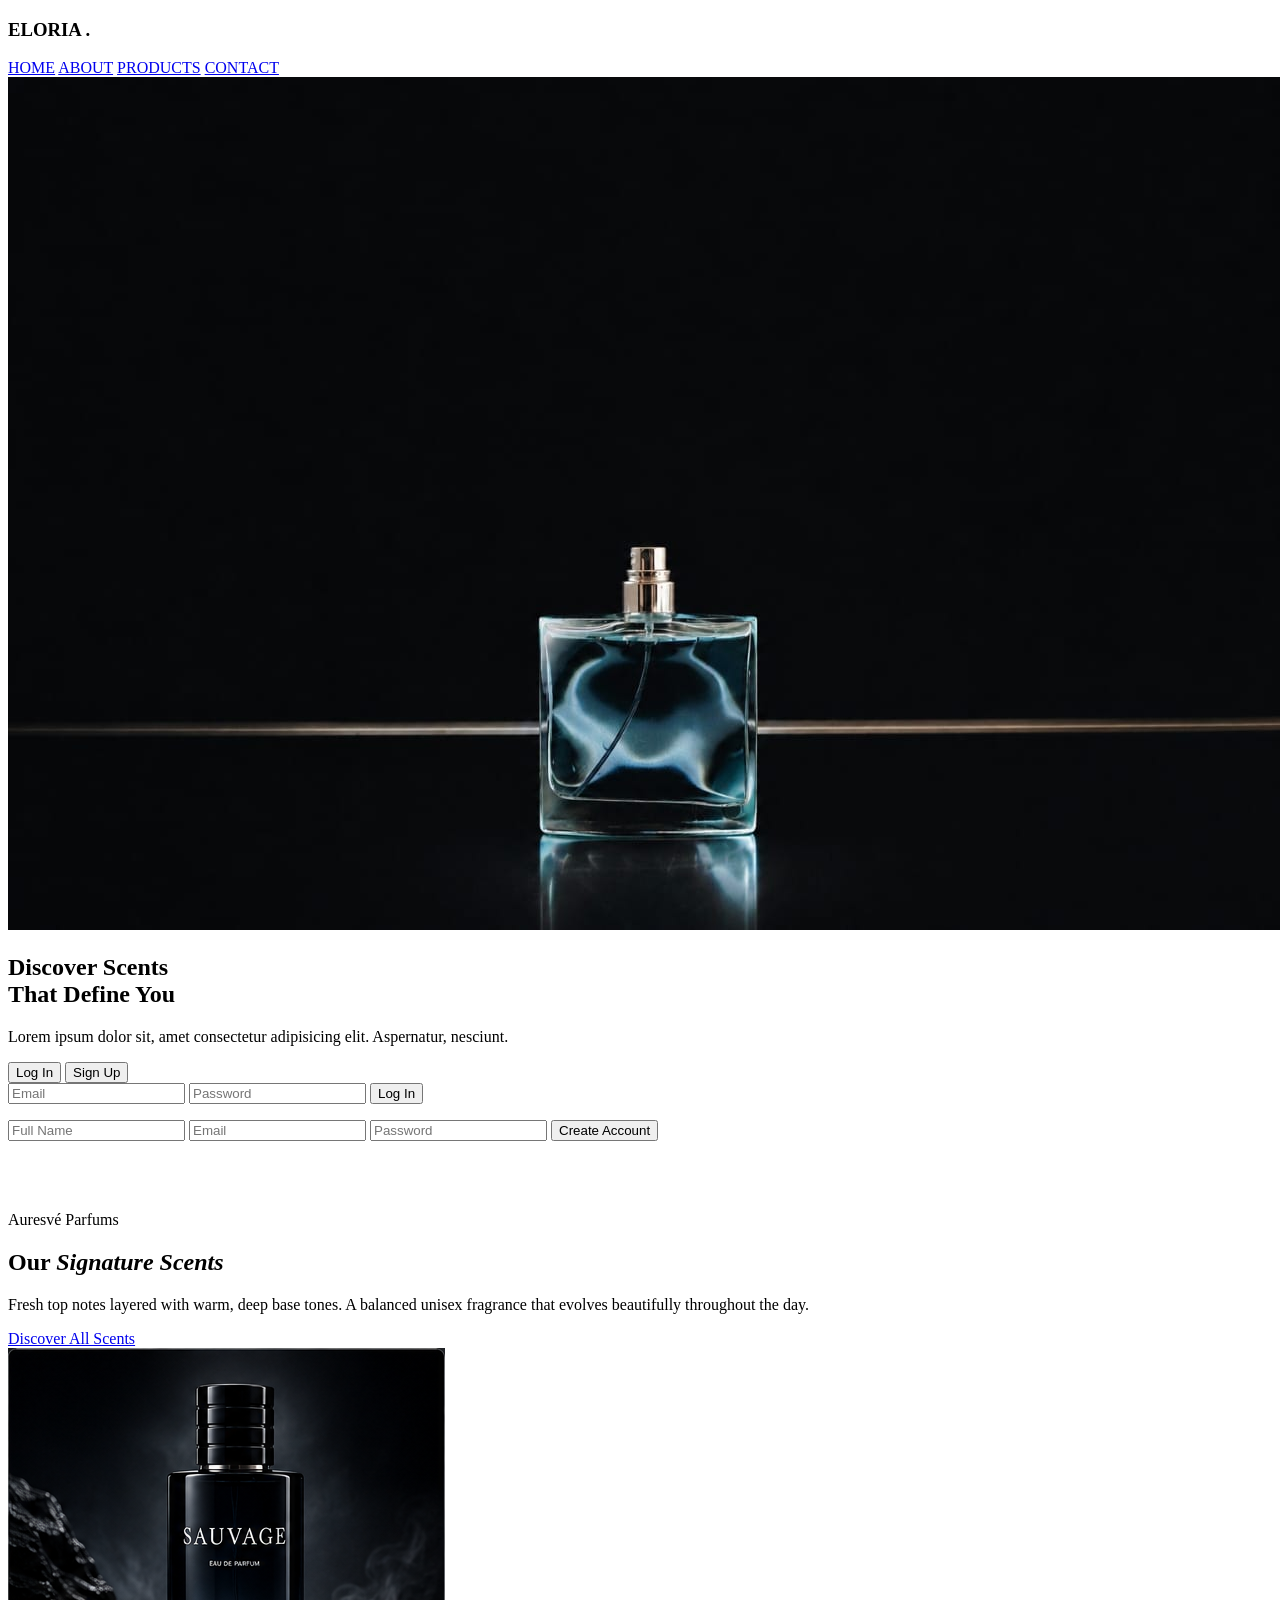
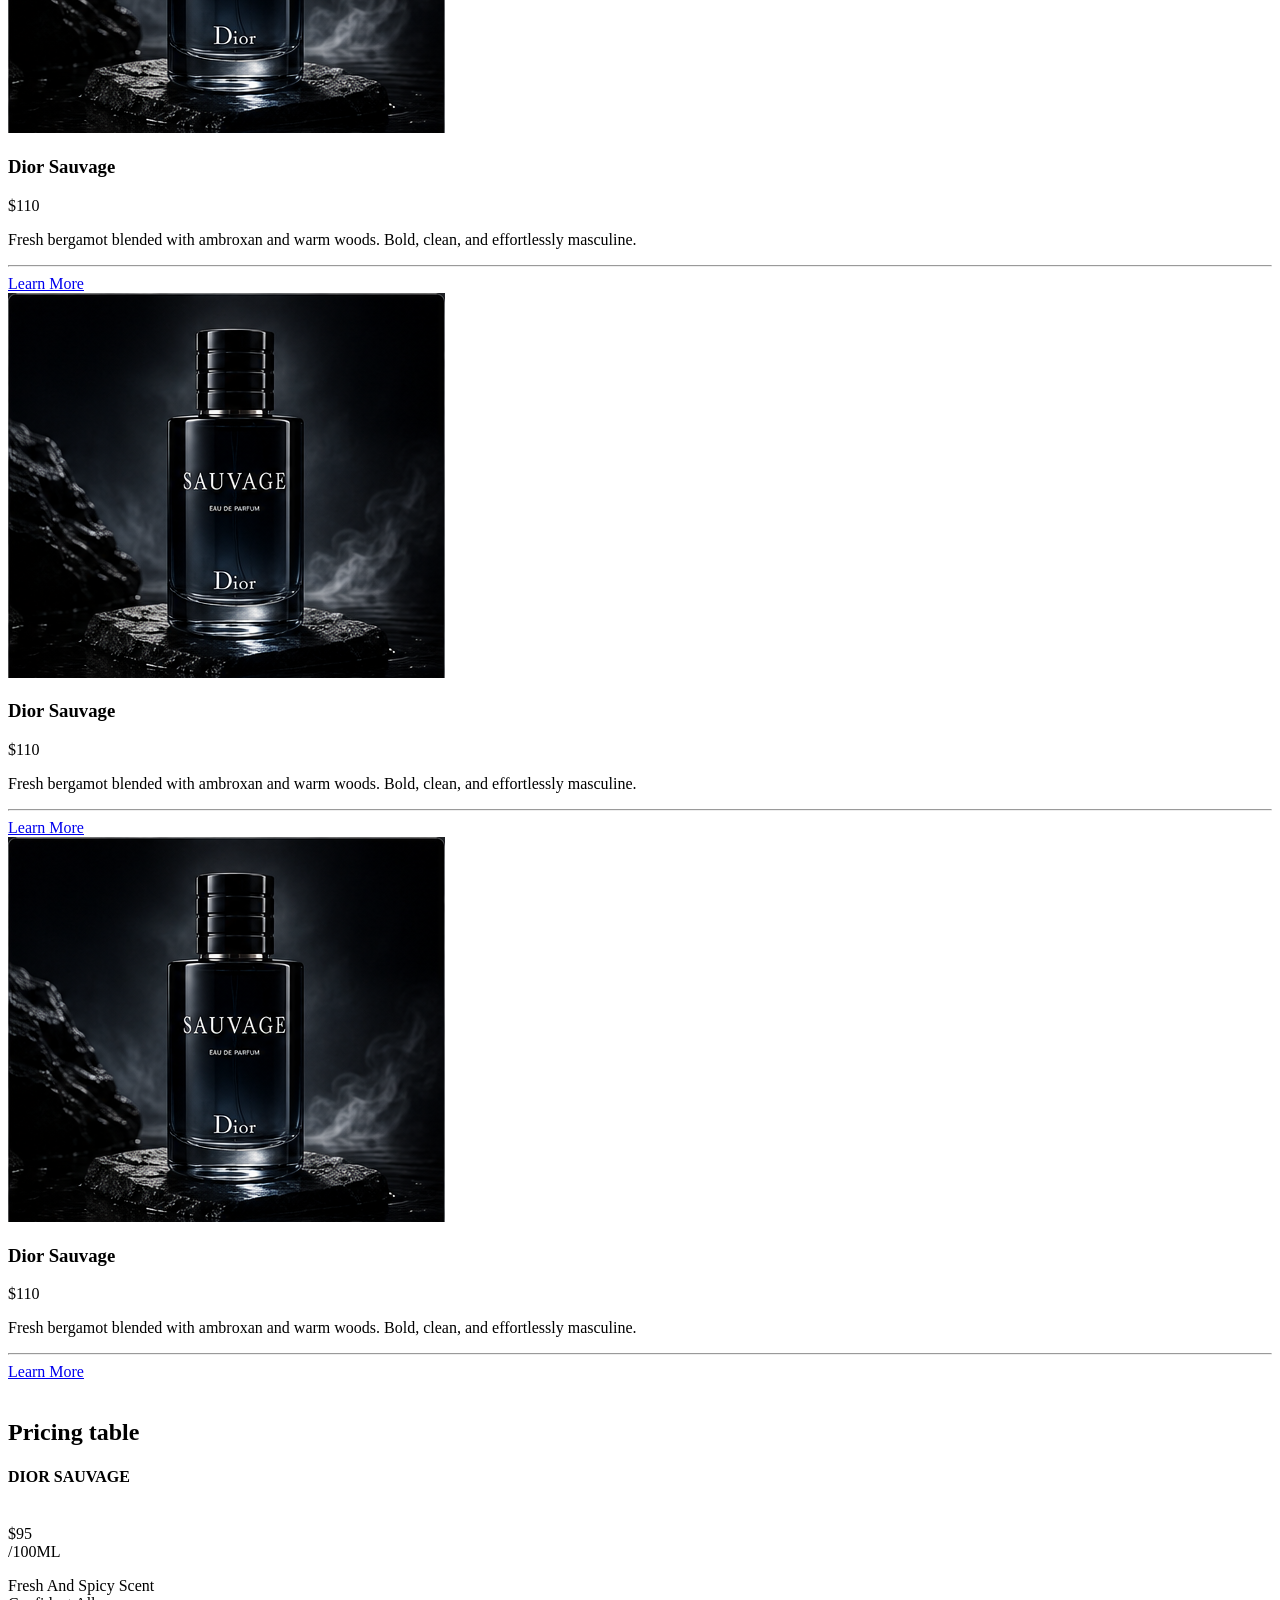
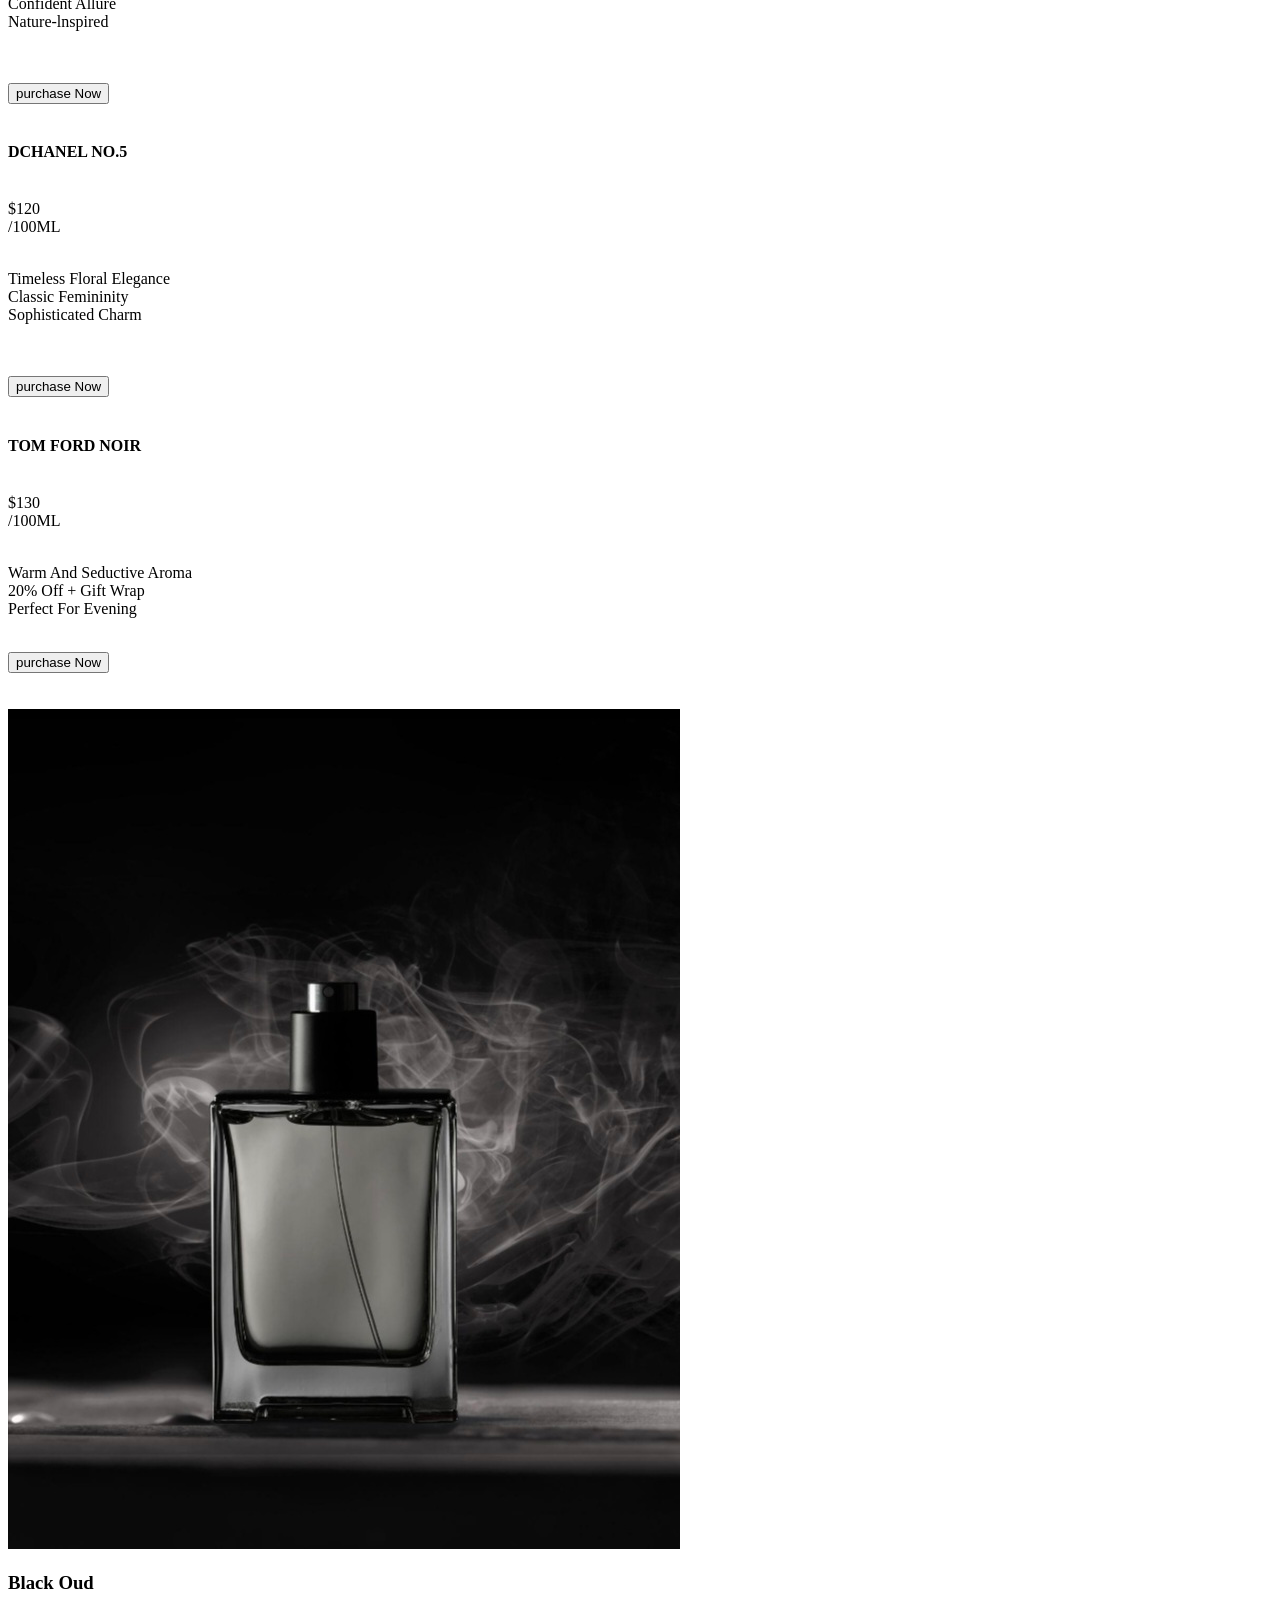
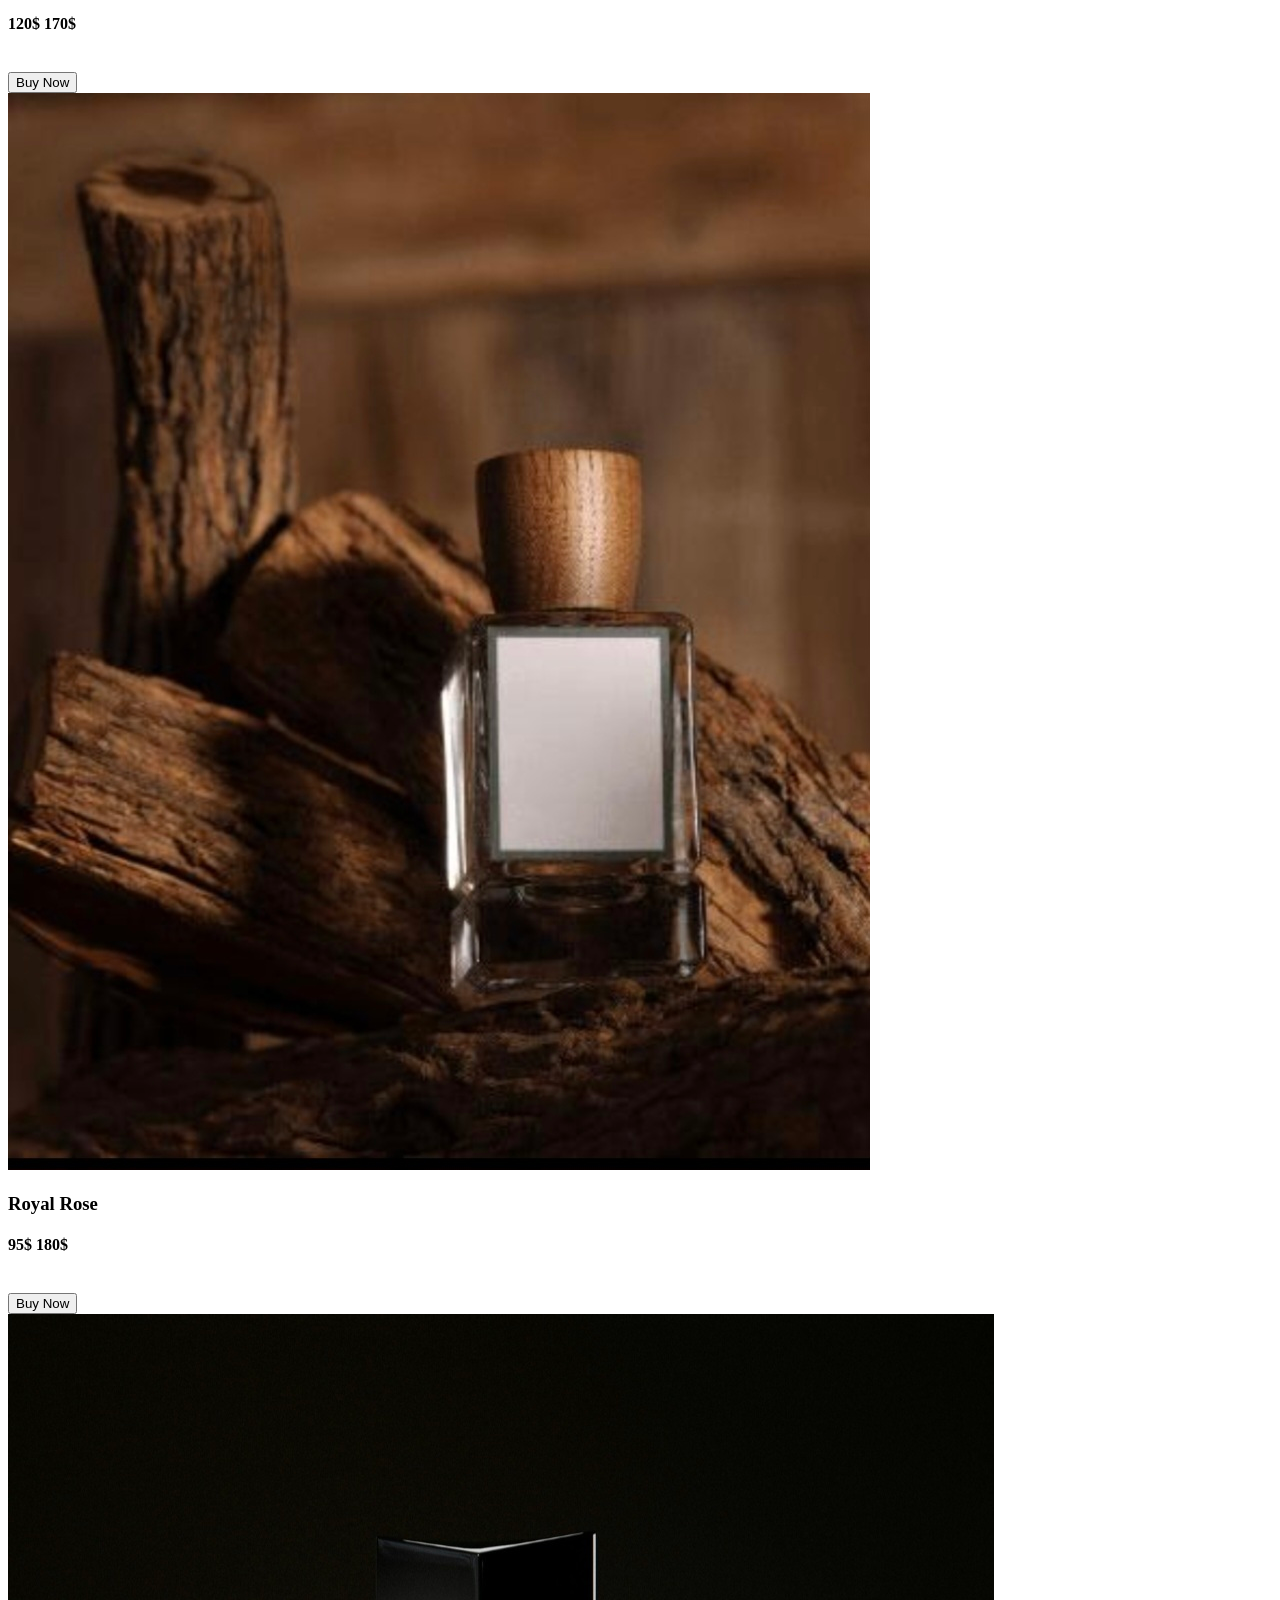
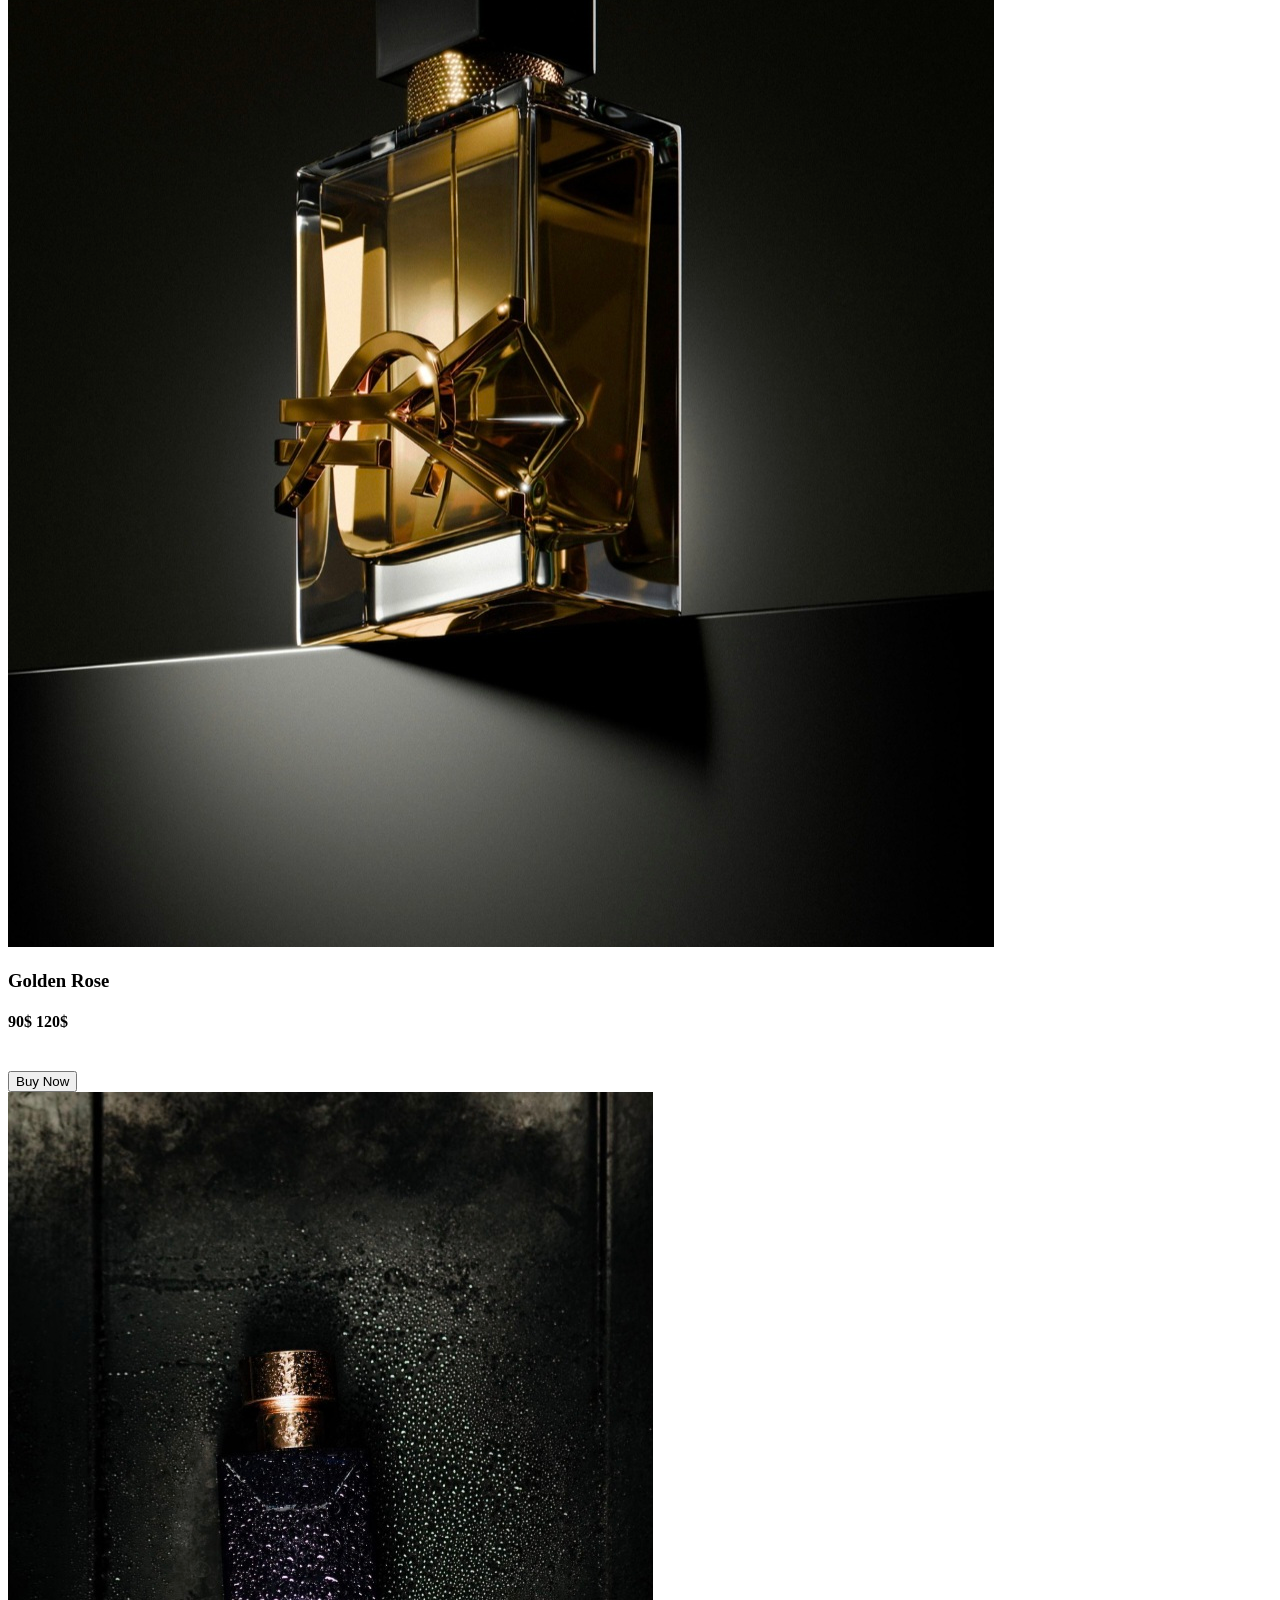
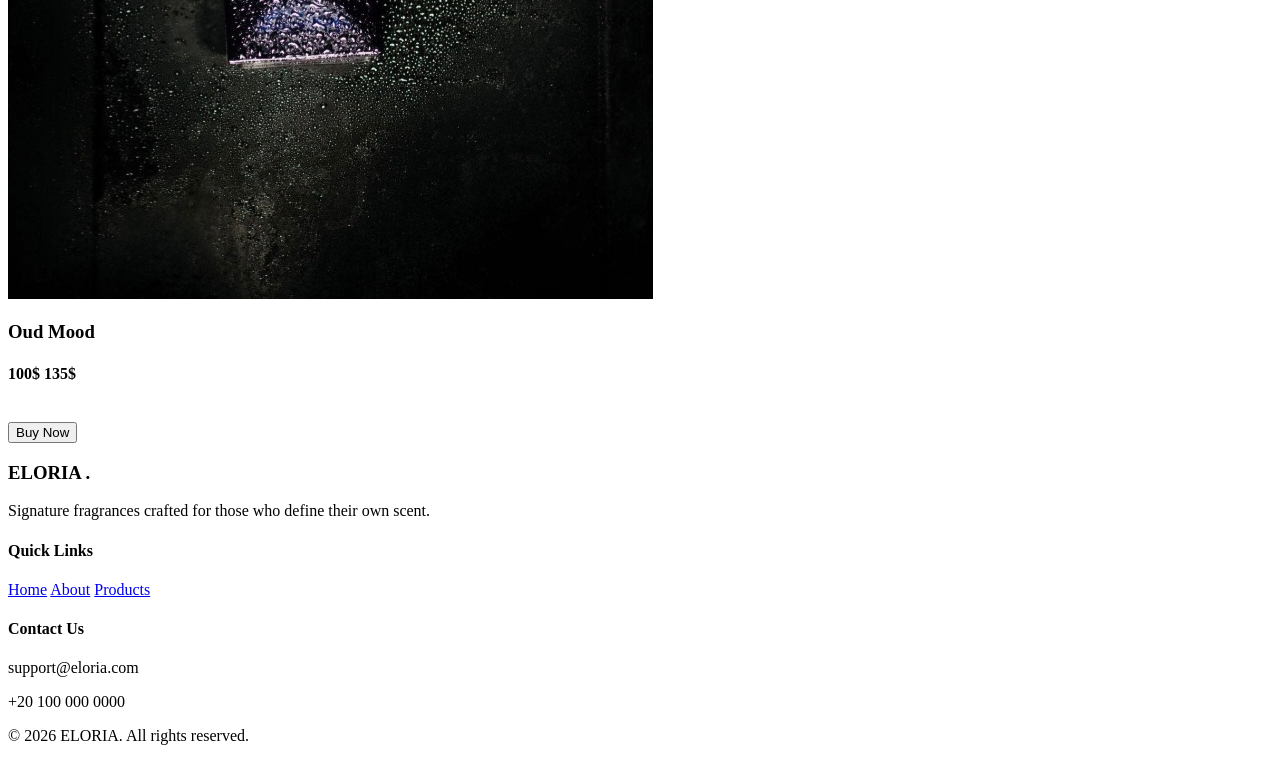
==== index.html @ 6378c7c5 "Add files via upload" ====
<!DOCTYPE html>
<html lang="en">
<head>
    <meta charset="UTF-8">
    <meta name="viewport" content="width=device-width, initial-scale=1.0">
    <title>ELORIA</title>
    <link rel="stylesheet" href="css/all.min.css">
    <link rel="stylesheet" href="css/bootstrap.min.css">
    <link rel="stylesheet" href="css/style.css">
</head>
<!-- ========================navbar============================================ -->

<body>
    <div class="navbar">
        <h3>ELORIA <span><b> . </b></span></h3>
        <div class="links">
            <a href="#">HOME</a>
            <a href="#about">ABOUT</a>
            <a href="#products">PRODUCTS</a>
            <a href="#footer">CONTACT</a>
        </div>
        <div class="icons">
            <i class="fa-solid fa-heart"></i>
            <i class="fa-solid fa-user"></i>
            <i class="fa-solid fa-cart-shopping"></i>
        </div>
    </div>


    <!-- =========================about======================================= -->
    <main>
        <section class="hero" id="about">
            <img src="images/image_background_about_.jpg.jpeg" alt=" perfume bottle" class="hero__bg">
            <div class="hero__grid">

                <!------- left------>
                <div class="copy">
                    <h1>Discover Scents<br><span>That Define You</span></h1>
                    <p>Lorem ipsum dolor sit, amet consectetur adipisicing elit. Aspernatur, nesciunt.</p>
                </div>

                <!------ right ------->
                <div class="auth">

                    <div class="tabs">
                        <button class="tab active" id="loginTab">Log In</button>
                        <button class="tab" id="signupTab">Sign Up</button>
                    </div>

                    <form id="loginForm" class="form active">
                        <input type="email" placeholder="Email" required>
                        <input type="password" placeholder="Password" required>
                        <button type="submit" class="btn-gold">Log In</button>
                        <p id="loginMsg"></p>
                    </form>

                    <form id="signupForm" class="form">
                        <input type="text" placeholder="Full Name" required>
                        <input type="email" placeholder="Email" required>
                        <input type="password" placeholder="Password" required>
                        <button type="submit" class="btn-gold">Create Account</button>
                        <p id="signupMsg"></p>
                    </form>
                </div>
            </div>
        </section>


        <br>
        <br>
        <br>

        <!-- =============================products=================================================================== -->
        <main>
            <section class="page" id="products">
                <div class="parent">
                    <div class="page_header">
                        <span>Auresvé Parfums</span>
                        <h2>Our <em>Signature Scents</em></h2>
                        <p>
                            Fresh top notes layered with warm, deep base tones. A balanced
                            unisex fragrance that evolves beautifully throughout the day.
                        </p>
                        <a class="btn" href="#">
                            Discover All Scents
                        </a>
                    </div>

                    <div class="cards">

                        <div class="card">
                            <div class="image">

                                <img src="images/dior_sauvage.png" alt="Dior Sauvage bottle">
                            </div>
                            <div class="card_info">
                                <div class="card_top">
                                    <h3>Dior Sauvage</h3>
                                    <span class="price">$110</span>
                                </div>
                                <p>Fresh bergamot blended with ambroxan and warm woods. Bold, clean, and effortlessly
                                    masculine.</p>
                                <hr>
                                <a href="#" class="btn-line">Learn More</a>
                            </div>
                        </div>
                        <div class="card">
                            <div class="image">

                                <img src="images/dior_sauvage.png" alt="Dior Sauvage bottle">
                            </div>
                            <div class="card_info">
                                <div class="card_top">
                                    <h3>Dior Sauvage</h3>
                                    <span class="price">$110</span>
                                </div>
                                <p>Fresh bergamot blended with ambroxan and warm woods. Bold, clean, and effortlessly
                                    masculine.</p>
                                <hr>
                                <a href="#" class="btn-line">Learn More</a>
                            </div>
                        </div>
                        <div class="card">
                            <div class="image">

                                <img src="images/dior_sauvage.png" alt="Dior Sauvage bottle">
                            </div>
                            <div class="card_info">
                                <div class="card_top">
                                    <h3>Dior Sauvage</h3>
                                    <span class="price">$110</span>
                                </div>
                                <p>Fresh bergamot blended with ambroxan and warm woods. Bold, clean, and effortlessly
                                    masculine.</p>
                                <hr>
                                <a href="#" class="btn-line">Learn More</a>
                            </div>
                        </div>
                    </div>
                </div>
            </section>
        </main>

        <!-- =======================================products2======================================== -->



        <section>
            <br>
            <div class="product2">
                <h1>Pricing table</h1>
            </div>
            <div class="barent">
                <div class="card1">
                    <h4>DIOR SAUVAGE</h4>
                    <div class="divPrise">
                        <br>
                        <span class="prise1">$95</span>
                        <br>
                        <span class="prise2">/100ML</span>
                    </div>
                    <p class="active"> Fresh And Spicy Scent <br> Confident Allure <br> Nature-lnspired </p>
                    <br>
                    <br>
                    <button class="but1">purchase Now </button>
                </div>

                <br>
                <div class="card2">
                    <h4>DCHANEL NO.5</h4>
                    <div class="divPrise">
                        <br>
                        <span class="prise1">$120</span>
                        <br>
                        <span class="prise2">/100ML</span>
                    </div>
                    <br>
                    <p> Timeless Floral Elegance <br> Classic Femininity <br> Sophisticated Charm</p>
                    <br>
                    <br>
                    <button class="but1">purchase Now</button>
                </div>
                <br>

                <div class="card3">
                    <h4>TOM FORD NOIR</h4>
                    <div class="divPrise">
                        <br>
                        <span class="prise1">$130</span>
                        <br>
                        <span class="prise2">/100ML</span>
                    </div>
                    <br>
                    <p> Warm And Seductive Aroma <br> 20% Off + Gift Wrap <br> Perfect For Evening </p>

                    <br>
                    <button class="but1">purchase Now</button>
                </div>
                <br>
            </div>
        </section>


        <section>
            <br>
            <div>
            </div>
            <div class="barent2">
                <div class="prod-card">
                    <img src="imgs/image_product_3_.jpg" class="imgcard" alt="...">
                    <div class="card-body">
                        <h3>Black Oud</h3>
                        <h4 class="hprise">120$ <span class="span1">170$</span></h4>
                        <div class="icons">
                            <i class="fa-regular fa-heart heart"></i>
                            <i class="fa-solid fa-cart-shopping cart"></i>
                        </div>
                        <br>
                        <button class="but2">Buy Now</button>
                    </div>
                </div>


                <div class="prod-card">
                    <img src="imgs/image_product_8_.jpg" class="imgcard" alt="...">
                    <div class="card-body">
                        <h3>Royal Rose</h>
                            <h4 class="hprise">95$ <span class="span1">180$</span></h4>
                            <div class="icons">
                                <i class="fa-regular fa-heart heart"></i>
                                <i class="fa-solid fa-cart-shopping cart"></i>
                            </div>
                            <br>
                            <button class="but2">Buy Now</button>
                    </div>
                </div>

                <div class="prod-card">
                    <img src="imgs/image_product_5_.jpg" class="imgcard" alt="...">
                    <div class="card-body">
                        <h3>Golden Rose</h3>
                        <h4 class="hprise">90$ <span class="span1">120$</span></h4>
                        <div class="icons">
                            <i class="fa-regular fa-heart heart"></i>
                            <i class="fa-solid fa-cart-shopping cart"></i>
                        </div>
                        <br>
                        <button class="but2">Buy Now</button>
                    </div>
                </div>

                <div class="prod-card">
                    <img src="imgs/image_product_6_.jpg" class="imgcard" alt="...">
                    <div class="card-body">
                        <h3>Oud Mood</h3>
                        <h4 class="hprise">100$ <span class="span1">135$</span></h4>
                        <div class="icons">
                            <i class="fa-regular fa-heart heart"></i>
                            <i class="fa-solid fa-cart-shopping cart"></i>
                        </div>
                        <br>
                        <button class="but2">Buy Now</button>
                    </div>
                </div>

            </div>


        </section>

        <!-- =======================================footer======================================== -->
        <footer id="footer">
            <div class="footer__grid">
                <div class="footer__brand">
                    <h3>ELORIA <span><b> . </b></span></h3>
                    <p>Signature fragrances crafted for those who define their own scent.</p>
                </div>

                <div class="footer__links">
                    <h4>Quick Links</h4>
                    <a href="#">Home</a>
                    <a href="#about">About</a>
                    <a href="#products">Products</a>
                </div>

                <div class="footer__contact">
                    <h4>Contact Us</h4>
                    <p><i class="fa-solid fa-envelope"></i> support@eloria.com</p>
                    <p><i class="fa-solid fa-phone"></i> +20 100 000 0000</p>
                    <div class="footer__social">
                        <a href="#"><i class="fa-brands fa-instagram"></i></a>
                        <a href="#"><i class="fa-brands fa-facebook"></i></a>
                        <a href="#"><i class="fa-brands fa-tiktok"></i></a>
                    </div>
                </div>
            </div>

            <p class="footer__copy">&copy; 2026 ELORIA. All rights reserved.</p>
        </footer>





        <script src="js/bootstrap.bundle.min.js"></script>
        <script src="js/js.js"></script>
</body>

</html>
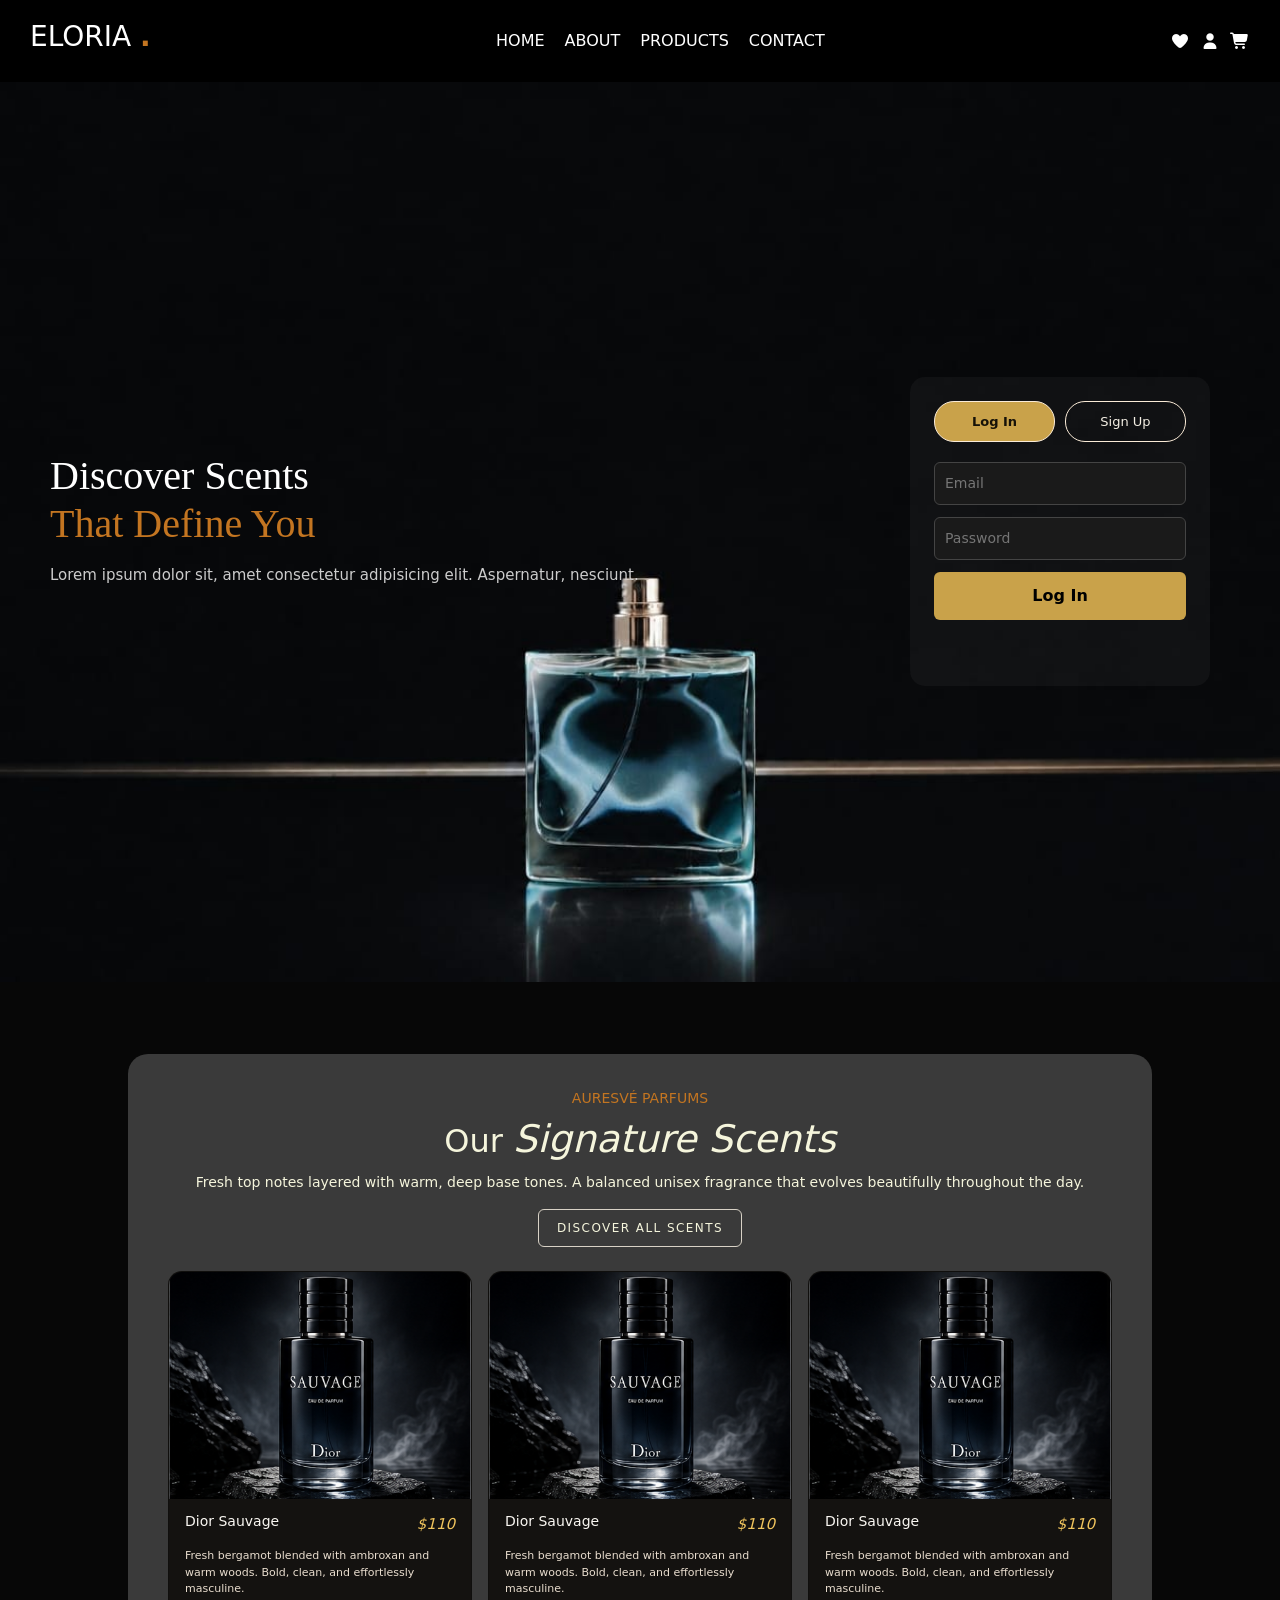
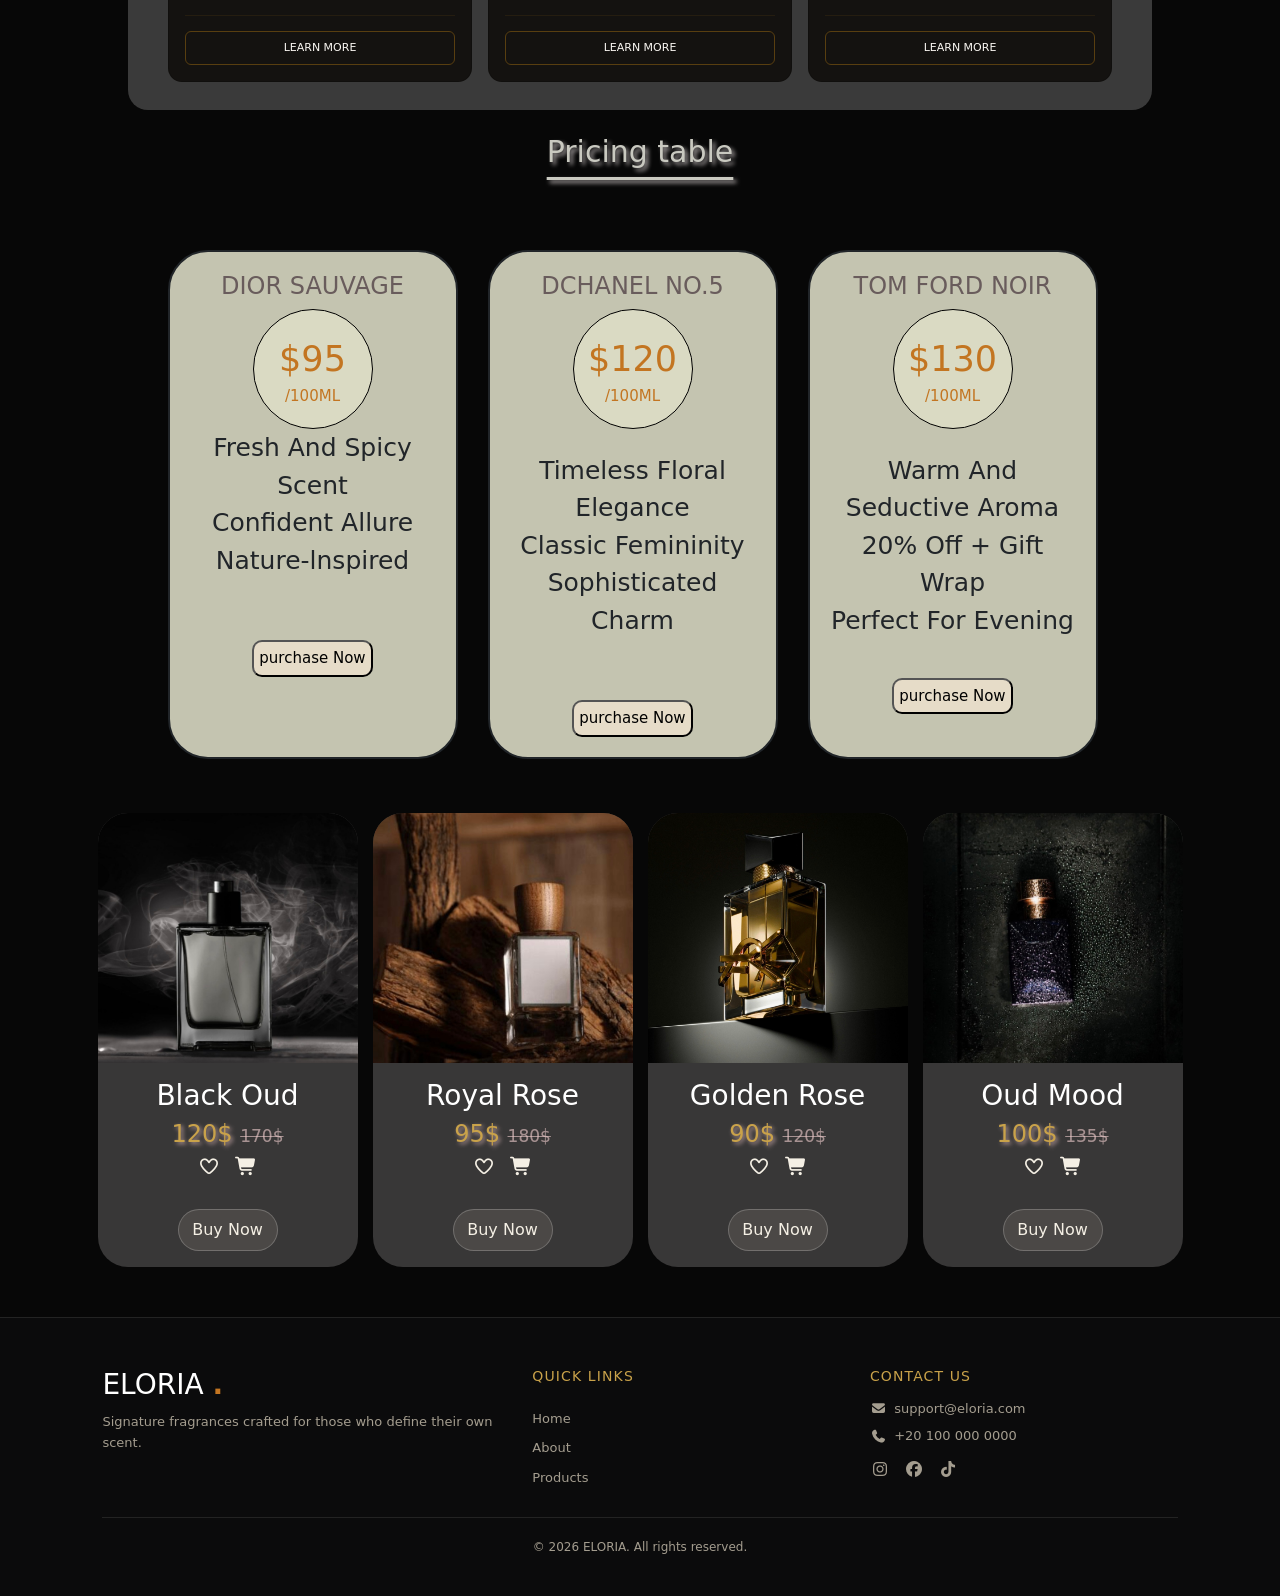
==== commit 3c70251e: "Add files via upload" ====
--- a/index.html
+++ b/index.html
@@ -6,7 +6,7 @@
     <title>ELORIA</title>
     <link rel="stylesheet" href="css/all.min.css">
     <link rel="stylesheet" href="css/bootstrap.min.css">
-    <link rel="stylesheet" href="css/style.css">
+    <link rel="stylesheet" href="style.css">
 </head>
 <!-- ========================navbar============================================ -->
 
@@ -303,7 +303,7 @@
 
 
         <script src="js/bootstrap.bundle.min.js"></script>
-        <script src="js/js.js"></script>
+        <script src="js.js"></script>
 </body>
 
 </html>
--- a/style.css
+++ b/style.css
@@ -0,0 +1,682 @@
+* {
+  margin: 0;
+  padding: 0;
+  box-sizing: border-box;
+  transition: all 0.5s linear;
+}
+html{
+  scroll-behavior: smooth;
+}
+.navbar {
+  background-color: black;
+  padding: 20px 30px;
+  display: flex;
+  position: sticky;
+  top: 0;
+  z-index: 1000;
+  flex-flow: row wrap;
+  justify-content: space-between;
+  align-items: center;
+}
+.links {
+  display: flex;
+  gap: 20px;
+}
+.links a,
+h3 {
+  text-decoration: none;
+  color: white;
+}
+.links a:hover,
+.icons i:hover,
+span {
+  color: rgb(195, 117, 33);
+}
+.icons {
+  display: flex;
+  gap: 10px;
+  color: white;
+}
+
+@media (max-width: 700px) {
+  .navbar {
+    flex-direction: column;
+    gap: 14px;
+    text-align: center;
+  }
+  .links {
+    flex-wrap: wrap;
+    justify-content: center;
+  }
+}/* ===============================About================================ */
+
+
+* {
+  box-sizing: border-box;
+}
+
+.hero {
+  position: relative;
+  min-height: 100vh;
+  background-color: #08080a;
+  overflow: hidden;
+  padding: 50px;
+  display: flex;
+  align-items: center;
+}
+
+.hero__bg {
+  position: absolute;
+  inset: 0;
+  width: 100%;
+  height: 100%;
+  object-fit: cover;
+  object-position: center;
+  z-index: 0;
+}
+
+.hero__grid {
+  position: relative;
+  z-index: 2;
+  width: 100%;
+  max-width: 1400px;
+  margin: 0 auto;
+  display: grid;
+  grid-template-columns: minmax(0, 1fr)  320px;
+  align-items: center;
+  gap: 40px;
+}
+
+.copy h1 {
+  font-family: "Playfair Display", serif;
+  font-size: 40px;
+  color: #fff;
+  margin-bottom: 16px;
+}
+
+.copy p {
+  font-size: 15px;
+  color: #ccc;
+  margin-bottom: 24px;
+}
+
+/* ---------------- Auth panel ---------------- */
+
+.auth {
+  background-color: #ffffff09;
+  border-radius: 15px;
+  padding: 24px;
+  width: 300px;
+}
+
+.tabs {
+  display: flex;
+  gap: 10px;
+  margin-bottom: 20px;
+  align-items: flex-start;
+}
+
+.tab {
+  flex: 1;
+  background: none;
+  border: 1px antiquewhite solid;
+  color: #f4efe4;
+  font-size: 13px;
+  padding: 10px;
+  border-radius: 20px;
+  cursor: pointer;
+}
+.tab:hover{
+  background-color:#1f1f1f ;
+  padding: 10px;
+  border-radius: 20px;
+}
+
+.tab.active {
+  background: #c9a24a;
+  color: #161208;
+  font-weight: bold;
+}
+
+.form {
+  display: none;
+  flex-direction: column;
+  gap: 12px;
+}
+
+.form.active {
+  display: flex;
+}
+
+.form input {
+  padding: 10px;
+  border: 1px solid #444;
+  border-radius: 6px;
+  background-color: #1a1a1a;
+  color: #fff;
+  font-size: 14px;
+}
+
+.btn-gold {
+  background: #c9a24a;
+  border: none;
+  padding: 12px;
+  border-radius: 6px;
+  color: #000;
+  font-weight: bold;
+  cursor: pointer;
+}
+
+.btn-gold:hover {
+  background: #8f7234;
+}
+
+.form p {
+  font-size: 12px;
+  color: #c9a24a;
+  min-height: 14px;
+}
+
+
+
+/*================Products=====================================*/
+
+* {
+  box-sizing: border-box;
+  margin: 0;
+  padding: 0;
+}
+
+body {
+  background-color: #050505;
+  overflow-x: hidden;
+}
+
+.parent {
+  width: 80%;
+  margin: 0 auto;
+  background: #3a3a3a;
+  border-radius: 20px;
+  padding: 32px 40px 28px;
+}
+
+.page_header {
+  color: beige;
+  text-align: center;
+  margin: 0 auto 24px;
+}
+
+.page_header span {
+  display: inline-block;
+  font-size: 14px;
+  text-transform: uppercase;
+  margin-bottom: 8px;
+}
+
+.page_header h2 {
+  font-size: 32px;
+  margin-bottom: 10px;
+}
+
+.page_header em {
+  font-style: italic;
+  font-size: 38px;
+}
+
+.page_header p {
+  font-size: 14px;
+  margin-bottom: 16px;
+}
+
+.page_header .btn {
+  display: inline-flex;
+  align-items: center;
+  padding: 9px 18px;
+  border: 1px solid #d8d2c6;
+  font-size: 12px;
+  letter-spacing: 0.12em;
+  text-transform: uppercase;
+  color: beige;
+  text-decoration: none;
+  transition:
+    background 0.3s ease,
+    color 0.3s ease;
+}
+
+.page_header .btn:hover {
+  background: black;
+  color: #faf7f2;
+}
+
+.cards {
+  display: grid;
+  grid-template-columns: repeat(3,1fr);
+  gap: 16px;
+}
+
+.card {
+  background: #141210;
+  border-radius: 14px;
+  overflow: hidden;
+  flex: 1;
+  transition:
+    transform 0.35s ease,
+    box-shadow 0.35s ease;
+}
+
+.card:hover {
+  transform: translateY(-6px);
+  box-shadow: 0 24px 40px -16px rgba(198, 161, 91, 0.25);
+}
+
+.image {
+  position: relative;
+  padding-top: 75%;
+  overflow: hidden;
+}
+
+.image img {
+  position: absolute;
+  top: 0;
+  left: 0;
+  width: 100%;
+  height: 100%;
+  object-fit: cover;
+  display: block;
+  transition: transform 0.6s ease;
+}
+.card:hover .image img {
+  transform: scale(1.06);
+}
+
+.card_info {
+  padding: 14px 16px 16px;
+}
+
+.card_top {
+  display: flex;
+  justify-content: space-between;
+}
+
+.card_top h3 {
+  font-size: 14px;
+  color: #faf7f2;
+}
+
+.price {
+  font-size: 15px;
+  font-style: italic;
+  color: #f1c55d;
+}
+
+.card_info p {
+  font-size: 11px;
+  color: #e9ddce;
+  margin-bottom: 17px;
+  margin-top: 11px;
+}
+
+.card_info hr {
+  border: none;
+  border-top: 1px solid #583e10;
+  margin-bottom: 15px;
+}
+
+.btn-line {
+  display: block;
+  text-align: center;
+  padding: 8px;
+  border: 1px solid #583e10;
+  border-radius: 6px;
+  font-size: 11px;
+  text-transform: uppercase;
+  color: #faf7f2;
+  text-decoration: none;
+  transition:
+    background 0.3s ease,
+    color 0.3s ease,
+    border-color 0.3s ease;
+}
+
+.btn-line:hover {
+  background: #faf7f2;
+  border-color: #faf7f2;
+  color: #141210;
+}
+
+
+/*======================products2===========================*/
+
+body {
+  background-color: rgb(0, 0, 0, 0.973);
+  background-size: cover;
+  background-position: center;
+}
+
+.product2 h1 {
+  text-align: center;
+  font-size: 30px;
+  text-decoration: underline;
+  text-underline-offset: 15px;
+  color: rgb(201, 201, 192);
+  text-shadow: 3px 3px 4px #aaa4a4;
+}
+
+.barent {
+  display: flex;
+  flex-wrap: wrap;
+  justify-content: center;
+  gap: 15px;
+  text-align: center;
+  margin-top: 80px;
+  padding: 0 20px;
+  transition: all 2s;
+}
+.barent2 {
+  display: flex;
+  flex-wrap: wrap;
+  justify-content: center;
+  gap: 15px;
+  margin-top: 30px;
+  margin-bottom: 50px;
+  padding: 0 20px;
+}
+.card1,
+.card2,
+.card3 {
+  width: 290px;
+  max-width: 100%;
+  background-color: rgba(245, 245, 220, 0.795);
+  border: 2px solid;
+  border-radius: 40px;
+  text-align: center;
+  font-size: 15px;
+  gap: 20px;
+  padding: 20px;
+}
+
+.divPrise {
+  width: 120px;
+  height: 120px;
+  background-color: rgba(245, 245, 220, 0.442);
+  border: solid black 1px;
+  border-radius: 50%;
+  text-align: center;
+  margin: auto;
+}
+
+.divPrise:hover {
+  background-color: rgba(255, 255, 255, 0.395);
+  transition: all 1.5s;
+}
+.prise1 {
+  font-size: 35px;
+}
+.prise2 {
+  font-size: 15px;
+}
+
+.prise1:hover {
+  font-size: 40px;
+}
+h4 {
+  color: #695c5c;
+}
+
+.card1 p,.card2 p,.card3 p {
+  font-size: 25px;
+}
+
+.card1 p:hover,.card2 p:hover,.card3 p:hover {
+  font-size: 27px;
+}
+.card1.active {
+  margin-top: 30px;
+}
+.card1:hover {
+  background-image: url(../imgs/WhatsApp\ Image\ 2026-02-17\ at\ 11.44.02\ AM\ \(3\).jpeg);
+}
+
+.card1:hover,
+.card2:hover,
+.card3:hover {
+  background-size: cover;
+  background-position: center;
+  color: rgb(255, 255, 255);
+  font-size: 15px;
+  transition: all 5s;
+}
+.card2:hover {
+  background-image: url(../imgs/WhatsApp\ Image\ 2026-02-17\ at\ 11.44.02\ AM\ \(2\).jpeg);
+}
+.card3:hover {
+  background-image: url(../imgs/WhatsApp\ Image\ 2026-02-17\ at\ 11.44.02\ AM\ \(4\).jpeg);
+}
+.but1 {
+  background-color: rgba(250, 235, 215, 0.629);
+  border-radius: 10px;
+  padding: 5px;
+}
+.but1:hover {
+  width: 130px;
+  height: 50px;
+  color: #fff;
+  background-color: rgba(61, 61, 66, 0.236);
+  border-radius: 20px;
+  transition: all 3s;
+}
+
+.imgcard {
+  width: 100%;
+  height: 250px;
+  border-radius: 30px 30px 0 0;
+  object-fit: cover;
+  display: block;
+}
+.imgcard:hover {
+  transform: scale(1.05);
+  transition: trasform 0.6s ease;
+}
+
+.prod-card {
+  width: 260px;
+  height: 100%;
+  object-fit: cover;
+  border-radius: 30px;
+  display: block;
+  background-color: #383737;
+}
+
+.prod-card .card-body {
+  padding: 16px;
+  text-align: center;
+  color: #f4efe4;
+}
+
+.prod-card .icons {
+  display: flex;
+  justify-content: center;
+  gap: 14px;
+  margin-top: 8px;
+  font-size: 18px;
+}
+
+.prod-card .heart {
+  cursor: pointer;
+  color: #f4efe4;
+}
+
+.prod-card .heart.liked {
+  color: #e05656;
+}
+
+.prod-card .cart {
+  cursor: pointer;
+  color: #f4efe4;
+}
+
+.prod-card .cart.added {
+  color: #c9a24a;
+}
+
+.but2 {
+  width: 100px;
+  /* height: 50px; */
+  border-radius: 30px;
+  background-color: #faebd719;
+  color: #f4efe4;
+  border: 1px solid #adaba866;
+  padding: 8px 0;
+  margin: 10px auto 0;
+  display: block;
+  cursor: pointer;
+}
+.but2:hover {
+  width: 120px;
+  background-color: rgba(117, 117, 130, 0.367);
+  transition: all 1.5s;
+}
+
+.span1 {
+  font-size: 17px;
+  text-decoration: line-through;
+  color: #e3c3c369;
+  text-shadow: 0 0 0;
+}
+
+.hprise {
+  color: #c9a24a;
+  text-shadow: 2px 2px 4px #b79b9b;
+}
+
+.discount {
+  background-color: red;
+  color: white;
+  width: 60px;
+  height: 30px;
+  display: flex;
+  align-items: center;
+  justify-content: center;
+  font-weight: bold;
+  border-radius: 8px;
+}
+
+/* ----------------------------Footer----------------------------------- */
+
+footer#footer {
+  background-color: #0b0b0c;
+  border-top: 1px solid var(--panel-line, rgba(245, 241, 232, 0.1));
+  padding: 50px 8vw 24px;
+  color: var(--ink, #f4efe4);
+}
+
+.footer__grid {
+  display: grid;
+  grid-template-columns: 1.3fr 1fr 1fr;
+  gap: 30px;
+  max-width: 1200px;
+  margin: 0 auto 30px;
+}
+
+.footer__brand h3 {
+  color: #fff;
+  margin-bottom: 10px;
+}
+
+.footer__brand p {
+  font-size: 13px;
+  color: var(--ink-dim, #a49d8f);
+  line-height: 1.6;
+}
+
+.footer__links h4,
+.footer__contact h4 {
+  color: var(--gold, #c9a24a);
+  font-size: 14px;
+  text-transform: uppercase;
+  letter-spacing: 0.08em;
+  margin-bottom: 14px;
+}
+
+.footer__links {
+  display: flex;
+  flex-direction: column;
+  gap: 10px;
+}
+
+.footer__links a,
+.footer__contact p {
+  color: var(--ink-dim, #a49d8f);
+  text-decoration: none;
+  font-size: 13px;
+}
+
+.footer__links a:hover {
+  color: var(--gold, #c9a24a);
+}
+
+.footer__contact p {
+  margin-bottom: 8px;
+  display: flex;
+  align-items: center;
+  gap: 8px;
+}
+
+.footer__social {
+  display: flex;
+  gap: 14px;
+  margin-top: 12px;
+  font-size: 16px;
+}
+
+.footer__social a {
+  color: var(--ink-dim, #a49d8f);
+  text-decoration: none;
+}
+
+.footer__social a:hover {
+  color: var(--gold, #c9a24a);
+}
+
+.footer__copy {
+  text-align: center;
+  font-size: 12px;
+  color: var(--ink-dim, #a49d8f);
+  padding-top: 20px;
+  border-top: 1px solid var(--panel-line, rgba(245, 241, 232, 0.1));
+}
+
+
+
+
+
+
+/*===============responsev===================*/
+
+
+@media (max-width: 760px) {
+  .hero {
+    padding: 40px 6vw 110px;
+  }
+
+  .hero__grid {
+    grid-template-columns: 1fr;
+    gap: 30px;
+    text-align: center;
+  }
+  .copy {
+    margin-inline: auto;
+  }
+  .auth {
+    max-width: 300px;
+    width: 100%;
+    margin: 0 auto;
+    text-align: left;
+    background-color: #181717;
+  }
+  .cards{
+    grid-template-columns: 1fr;
+  }
+}
+
+
